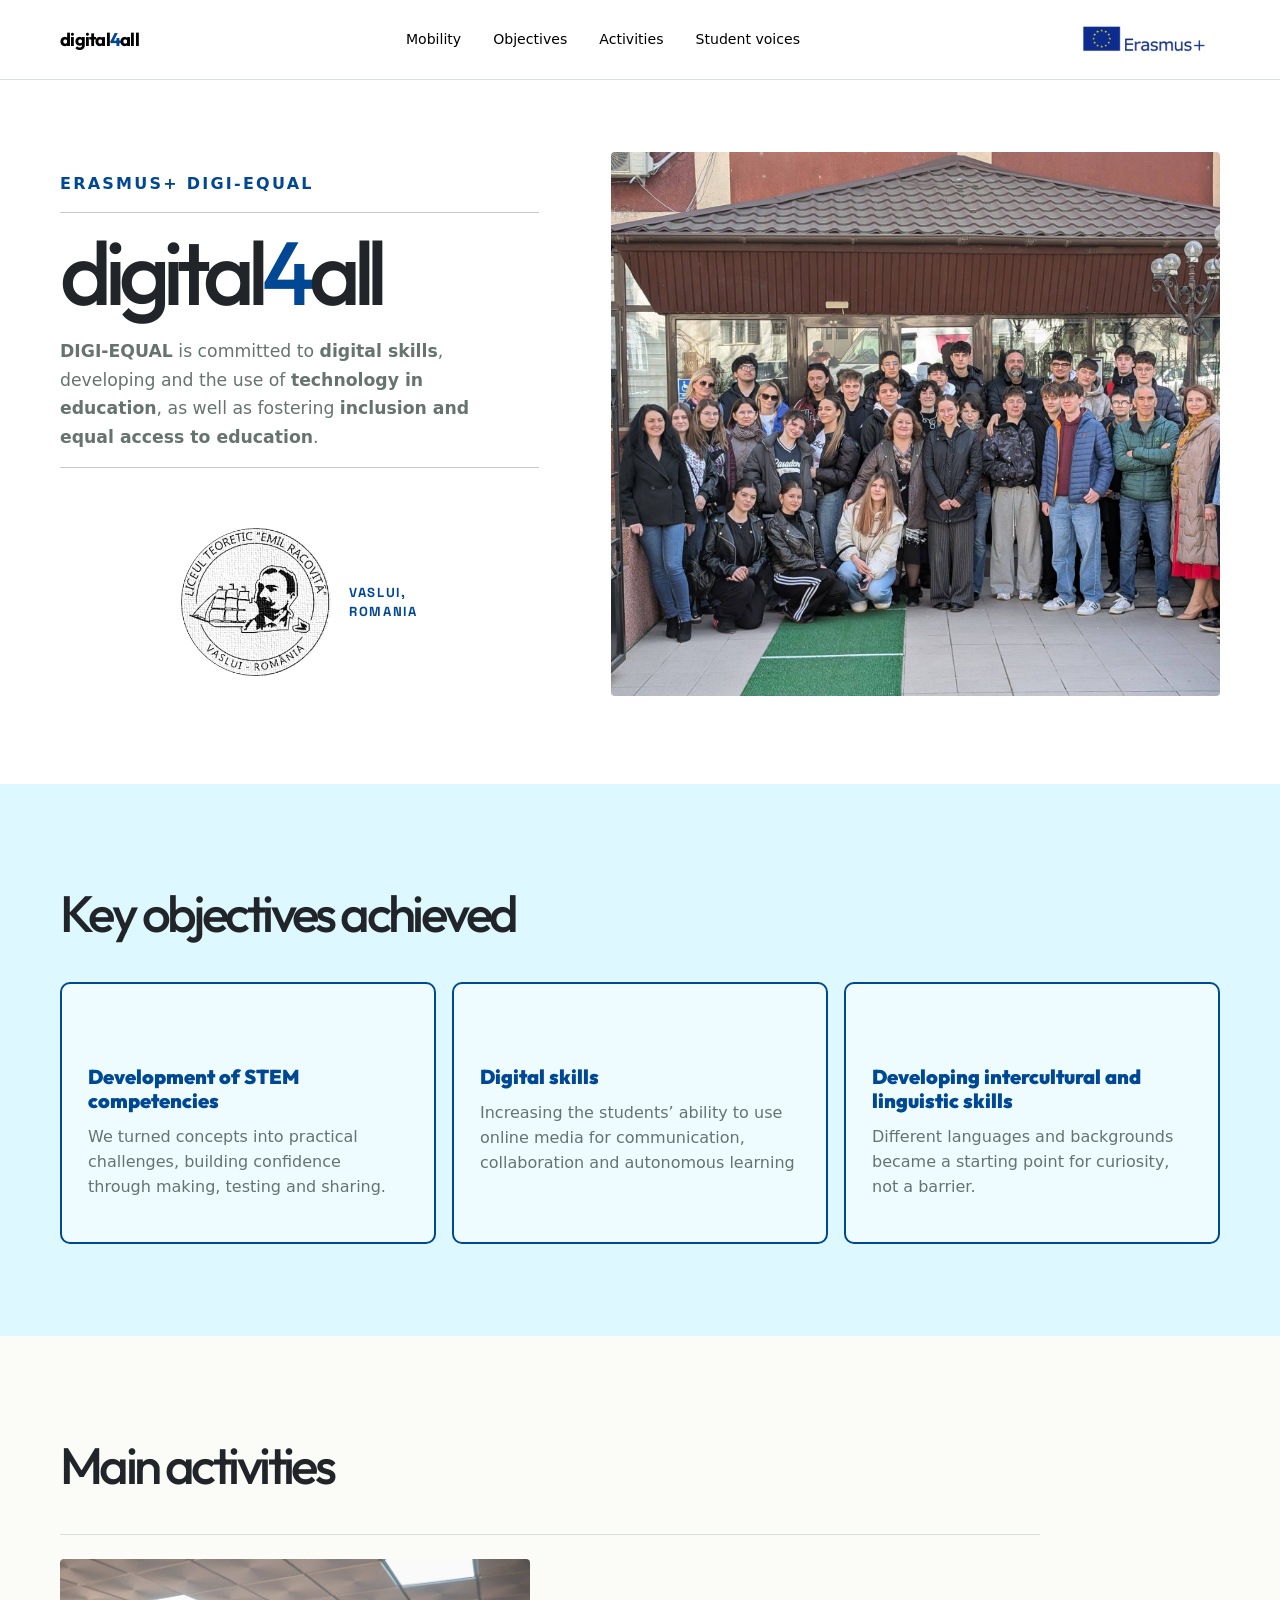
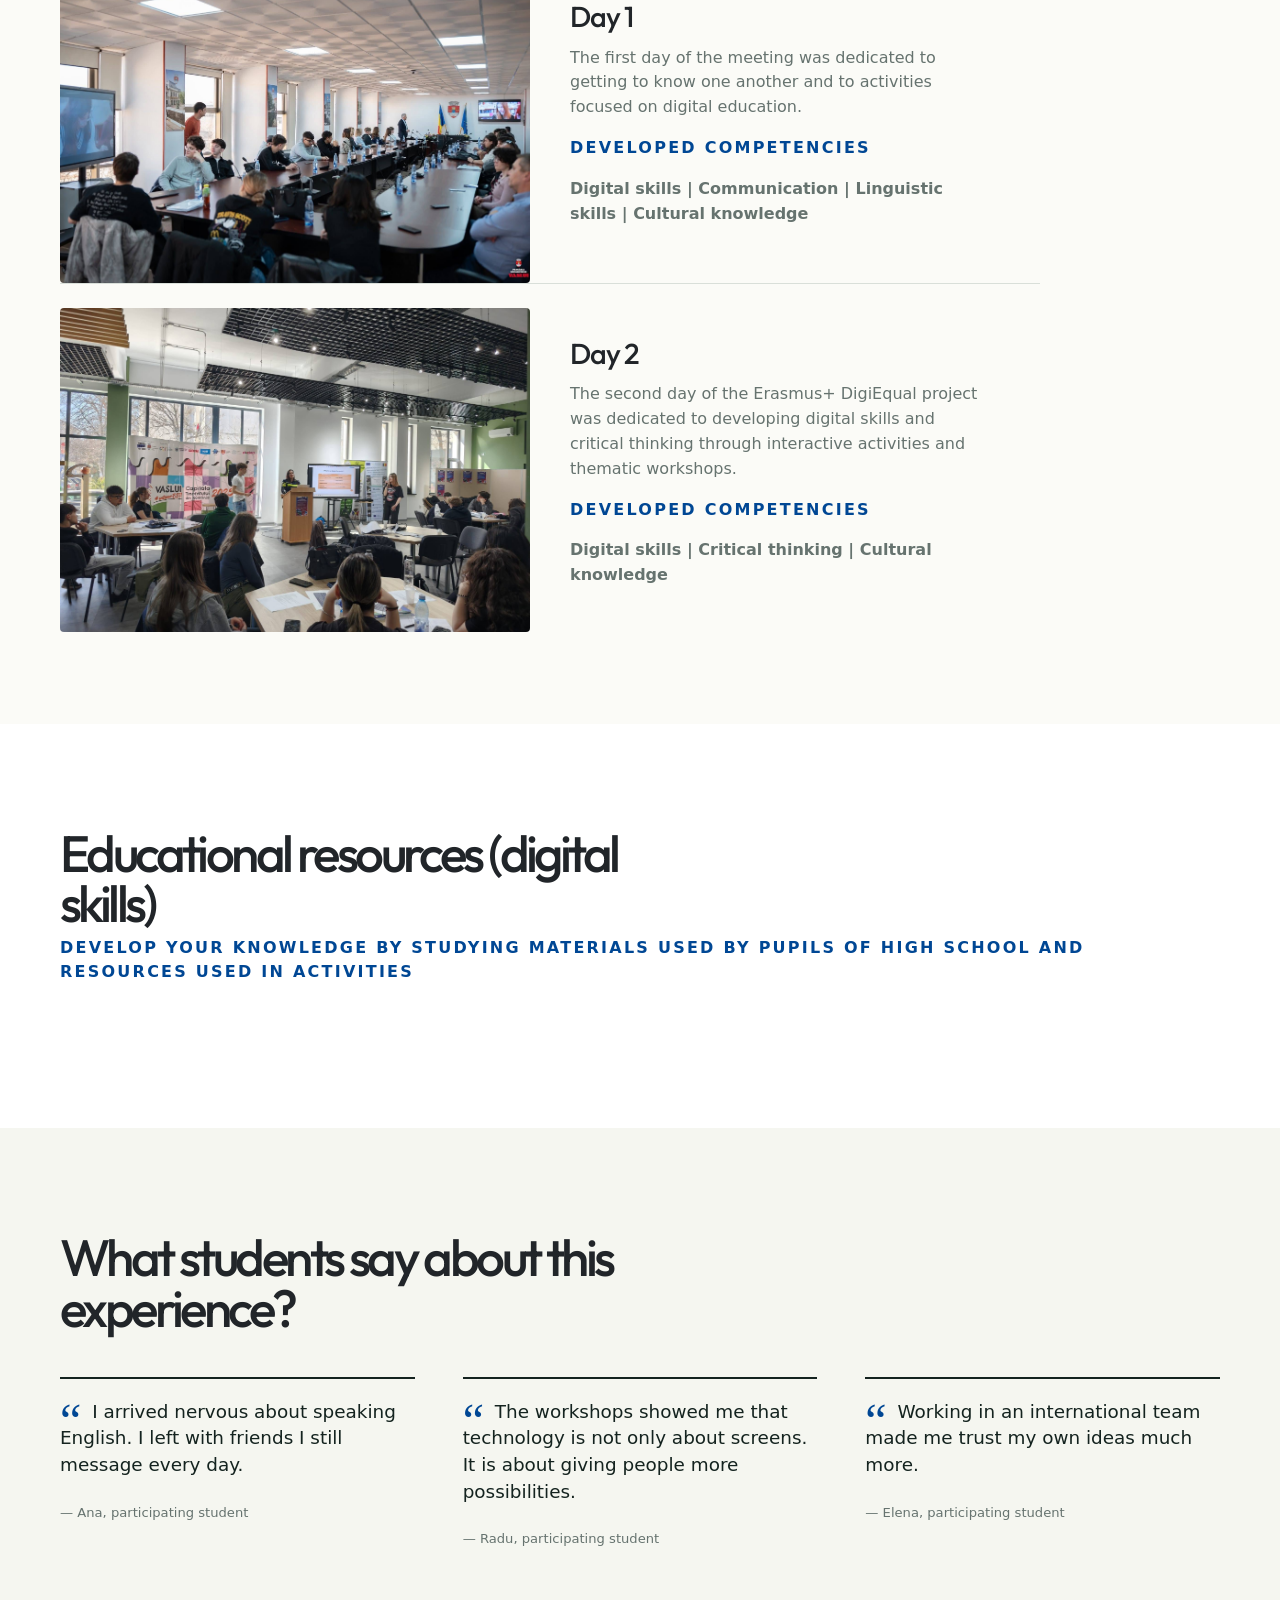
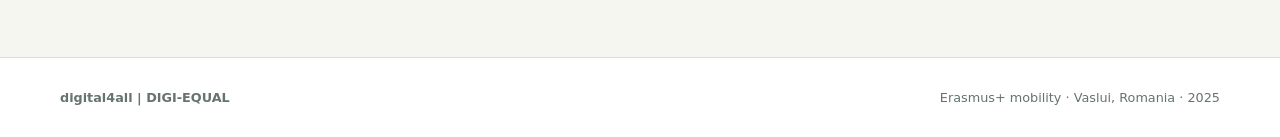
==== index.html @ b6f580e6 "Add files via upload" ====
<!doctype html>
<html lang="en">
  <head>
    <meta charset="UTF-8" />
    <meta name="viewport" content="width=device-width, initial-scale=1.0" />
    <meta
      name="description"
      content="DIGI-EQUAL Erasmus+ mobility in Vaslui, Romania."
    />
    <title>digital4all</title>
    <link rel="preconnect" href="https://fonts.googleapis.com" />
    <link rel="preconnect" href="https://fonts.gstatic.com" crossorigin />
    <link
      href="https://fonts.googleapis.com/css2?family=DM+Sans:wght@400;500;600;700&family=Space+Grotesk:wght@500;600;700&display=swap"
      rel="stylesheet"
    />
    <link rel="preconnect" href="https://fonts.googleapis.com" />
    <link rel="preconnect" href="https://fonts.gstatic.com" crossorigin />
    <link
      href="https://fonts.googleapis.com/css2?family=Archivo:ital,wght@0,100..900;1,100..900&family=Kalnia:wght@100..700&family=Merriweather:ital,opsz,wght@0,18..144,300..900;1,18..144,300..900&family=Outfit:wght@100..900&display=swap"
      rel="stylesheet"
    />
    <link rel="stylesheet" href="assets/css/styles.css" />
    <link
      href="https://cdn.jsdelivr.net/npm/bootstrap@5.3.8/dist/css/bootstrap.min.css"
      rel="stylesheet"
      integrity="sha384-sRIl4kxILFvY47J16cr9ZwB07vP4J8+LH7qKQnuqkuIAvNWLzeN8tE5YBujZqJLB"
      crossorigin="anonymous"
    />
    <script
      src="https://cdn.jsdelivr.net/npm/bootstrap@5.3.8/dist/js/bootstrap.bundle.min.js"
      integrity="sha384-FKyoEForCGlyvwx9Hj09JcYn3nv7wiPVlz7YYwJrWVcXK/BmnVDxM+D2scQbITxI"
      crossorigin="anonymous"
    ></script>
  </head>
  <body>
    <nav class="bg-white">
      <div class="wrap nav-inner">
        <a class="brand text-decoration-none text-black" href="#top"
          >digital<span>4</span>all</a
        >
        <div class="nav-links">
          <a href="#mobility" class="text-decoration-none text-black"
            >Mobility</a
          >
          <a href="#objectives" class="text-decoration-none text-black"
            >Objectives</a
          >
          <a href="#activities" class="text-decoration-none text-black"
            >Activities</a
          >
          <a href="#voices" class="text-decoration-none text-black"
            >Student voices</a
          >
        </div>
        <span class="nav-tag"
          ><img src="assets/images/erasmus.png" class="erasmus-img"
        /></span>
      </div>
    </nav>
    <a class="to-top" href="#top" aria-label="back to top" class="rounded-2"><img src="https://www.svgrepo.com/show/506650/chevron-top.svg" alt=""></a>
    <main id="top">
      <section class="hero" id="mobility">
        <div class="wrap hero-grid">
          <div>
            <p class="eyebrow fw-bold">ERASMUS+ DIGI-EQUAL</p>
            <hr />
            <h1>digital<span style="color: var(--coral)">4</span>all</h1>
            <p class="hero-copy">
              <b>DIGI-EQUAL</b> is committed to <b>digital skills</b>,
              developing and the use of <b>technology in education</b>, as well
              as fostering <b>inclusion and equal access to education</b>.
            </p>
            <hr />
            <div class="hero-meta">
              <img
                src="assets/images/ler.png"
                class="img-info"
                alt="Erasmus learning resources"
              />
              <span style="color: var(--coral)">VASLUI, <br />ROMANIA</span>
            </div>
          </div>
          <div class="hero-photo">
            <img
              src="assets/images/main.jpg"
              alt="Students and teachers gathered outside their host school in Vaslui"
            />
          </div>
        </div>
      </section>
      <section class="outcomes" id="objectives">
        <div class="wrap">
          <div class="section-head">
            <div>
              <h2>Key objectives achieved</h2>
            </div>
          </div>
          <div class="outcome-grid">
            <article class="outcome">
              <span class="outcome-number">01</span>
              <h3>Development of STEM competencies</h3>
              <p>
                We turned concepts into practical challenges, building
                confidence through making, testing and sharing.
              </p>
            </article>
            <article class="outcome">
              <span class="outcome-number">02</span>
              <h3>Digital skills</h3>
              <p>
                Increasing the students’ ability to use online media for
                communication, collaboration and autonomous learning
              </p>
            </article>
            <article class="outcome">
              <span class="outcome-number">03</span>
              <h3>Developing intercultural and linguistic skills</h3>
              <p>
                Different languages and backgrounds became a starting point for
                curiosity, not a barrier.
              </p>
            </article>
          </div>
        </div>
      </section>
      <section class="activities" id="activities">
        <div class="wrap">
          <div class="section-head">
            <div>
              <h2>Main activities</h2>
            </div>
          </div>
          <div class="activity-grid">
            <article class="activity">
              <img
                src="assets/images/day1.jpg"
                alt="Students and teachers taking part in the Erasmus+ mobility"
              />
              <div class="activity-copy">
                <a href="/assets/posts/day-1/post.html" class="text-decoration-none text-dark"><h3>Day 1</h3></a>
                <p>
                  The first day of the meeting was dedicated to getting to know one another and to activities focused on digital education.
                </p>
                <p class="eyebrow fw-bold">Developed competencies</p>
                <p class="fw-bold">Digital skills | Communication | Linguistic skills | Cultural knowledge</p>
              </div>
            </article>
            <article class="activity">
              <img
                src="assets/images/9.jpg"
                alt="Students and teachers taking part in the Erasmus+ mobility"
              />
              <div class="activity-copy">
                <a href="/assets/posts/day-2/post.html" class="text-decoration-none text-dark"><h3>Day 2</h3></a>
                <p>
                  The second day of the Erasmus+ DigiEqual project was dedicated to developing digital skills and critical thinking through interactive activities and thematic workshops.
                </p>
                <p class="eyebrow fw-bold">Developed competencies</p>
                <p class="fw-bold">Digital skills | Critical thinking | Cultural knowledge</p>
              </div>
            </article>
          </div>
        </div>
      </section>
      <section class="resources">
        <div class="wrap">
          <div class="section-head">
            <div>
              
              <h2>Educational resources (digital skills)</h2>
              <p class="section-label">Develop your knowledge by studying materials used by pupils of high school and resources used in activities</p>
            </div>
          </div>
        </div>
      </section>
      <section class="testimonials" id="voices">
        <div class="wrap">
          <div class="section-head">
            <div>
              <p class="section-label d-none">The human outcome</p>
              <h2>What students say about this experience?</h2>
            </div>
          </div>
          <div class="quote-grid">
            <blockquote class="quote">
              <p>
                I arrived nervous about speaking English. I left with friends I
                still message every day.
              </p>
              <cite>— Ana, participating student</cite>
            </blockquote>
            <blockquote class="quote">
              <p>
                The workshops showed me that technology is not only about
                screens. It is about giving people more possibilities.
              </p>
              <cite>— Radu, participating student</cite>
            </blockquote>
            <blockquote class="quote">
              <p>
                Working in an international team made me trust my own ideas much
                more.
              </p>
              <cite>— Elena, participating student</cite>
            </blockquote>
          </div>
        </div>
      </section>
    </main>
    <footer>
      <div class="wrap footer-inner">
        <strong>digital4all | DIGI-EQUAL</strong
        ><span>Erasmus+ mobility · Vaslui, Romania · 2025</span>
      </div>
    </footer>
  </body>
</html>
---- assets/css/styles.css ----
:root {
  --ink: #14231f;
  --muted: #66736f;
  --paper: #f5f6f0;
  --cream: #fbfbf7;
  --mint: #ddf9ff;
  --coral: #004794;
  --yellow: #f5c85b;
  --line: #d9dfd9;
}

* {
  box-sizing: border-box;
}
html {
  scroll-behavior: smooth;
}
html {
	scroll-behavior: smooth;
	container-type: scroll-state;
  container-name: scroller;
}

body {
  margin: 0;
  color: var(--ink);
  background: var(--paper);
  font-family: "DM Sans", sans-serif;
}
h1,
h2,
h3,
p {
  margin: 0;
}
h1,
h2,
h3,
.brand {
  font-family: "Outfit", sans-serif;
  font-weight: 600;
}
a {
  color: inherit;
  text-decoration: none;
}
.wrap {
  width: min(1160px, calc(100% - 48px));
  margin: 0 auto;
}

nav {
  height: 80px;
  display: flex;
  align-items: center;
  border-bottom: 1px solid var(--line);
  background: var(--cream);
}
.nav-inner {
  display: flex;
  align-items: center;
  justify-content: space-between;
}
.brand {
  font-size: 1.15rem;
  font-weight: 700;
  letter-spacing: -0.04em;
}
.brand span {
  color: var(--coral);
}
.nav-links {
  display: flex;
  gap: 32px;
  color: var(--muted);
  font-size: 0.88rem;
}
.nav-links a:hover {
  color: var(--ink);
}
.nav-tag {
  padding: 9px 14px;
  border-radius: 999px;
  font-size: 0.78rem;
  font-weight: 700;
}

.hero {
  padding: 72px 0 88px;
}
.hero-grid {
  display: grid;
  grid-template-columns: 0.88fr 1.12fr;
  gap: 72px;
  align-items: center;
}
.eyebrow,
.section-label {
  color: var(--coral) !important;
  text-transform: uppercase;
  letter-spacing: 0.14em;
  font-size: 1rem;
  font-weight: 700;
}
.hero h1 {
  max-width: 570px;
  margin: 18px 0 24px;
  font-size: clamp(3.5rem, 7vw, 6.8rem);
  line-height: 0.92;
  letter-spacing: -0.08em;
}
.hero h1 em {
  color: var(--coral);
  font-style: normal;
}
.hero-copy {
  max-width: 430px;
  color: var(--muted);
  font-size: 1.08rem;
  line-height: 1.65;
}
.hero-meta {
  display: flex;
  align-items: center;
  justify-content: center;
  gap: 18px;
  margin-top: 38px;
  padding-top: 22px;
}
.hero-meta span {
  color: var(--ink);
  font-family: "Space Grotesk", sans-serif;
  font-size: 0.82rem;
  font-weight: 700;
  letter-spacing: 0.12em;
}
.hero-meta strong {
  display: block;
  font-family: "Space Grotesk", sans-serif;
  font-size: 1.35rem;
}
.hero-meta small {
  color: var(--muted);
  font-size: 0.76rem;
}
.hero-photo {
  position: relative;
}
.hero-photo img {
  display: block;
  width: 100%;
  aspect-ratio: 1.12 / 1;
  object-fit: cover;
  object-position: center;
  border-radius: 4px;
}
.erasmus-img {
  width: 125px;
}

section {
  padding: 92px 0;
}
.section-head {
  display: flex;
  justify-content: space-between;
  align-items: end;
  gap: 24px;
  margin-bottom: 36px;
}
.section-head h2 {
  max-width: 600px;
  margin-top: 12px;
  font-size: clamp(2.3rem, 4vw, 4rem);
  line-height: 0.98;
  letter-spacing: -0.07em;
}
.section-intro {
  max-width: 330px;
  color: var(--muted);
  line-height: 1.6;
}
.outcomes {
  background: var(--mint);
}
.outcome-grid {
  display: grid;
  grid-template-columns: repeat(3, 1fr);
  gap: 16px;
}
.outcome {
  min-height: 200px;
  padding: 26px;
  border: 2px solid var(--coral);
  background: rgba(255, 255, 255, 0.5);
  border-radius: 10px;
}
.outcome-number {
  display: none;
  color: var(--coral);
  font-family: "Space Grotesk", sans-serif;
  font-size: 2.8rem;
  line-height: 1;
}
.outcome h3 {
  color: var(--coral);
  font-weight: 900;
  margin: 55px 0 12px;
  font-size: 1.25rem;
}
.outcome p,
.activity p,
.quote p {
  color: var(--muted);
  line-height: 1.55;
}

.activities {
  background: var(--cream);
}
.activity-grid {
  max-width: 980px;
}
.activity {
  display: grid;
  grid-template-columns: minmax(0, 1fr) minmax(0, 1fr);
  gap: 40px;
  align-items: center;
  border-top: 1px solid var(--line);
  padding-top: 24px;
}
.activity img {
  display: block;
  width: 100%;
  aspect-ratio: 1.45 / 1;
  object-fit: cover;
  border-radius: 4px;
}
.activity h3 {
  margin-bottom: 12px;
  font-size: 1.8rem;
  letter-spacing: -0.04em;
}
.activity-copy {
  max-width: 420px;
}

.testimonials {
  background: var(--paper);
}
.quote-grid {
  display: grid;
  grid-template-columns: repeat(3, 1fr);
  gap: 48px;
}
.quote {
  padding-top: 20px;
  border-top: 2px solid var(--ink);
}
.quote p {
  color: var(--ink);
  font-size: 1.15rem;
  line-height: 1.45;
}
.quote p::before {
  content: "“";
  color: var(--coral);
  font-family: Georgia, serif;
  font-size: 3rem;
  line-height: 0;
  vertical-align: -0.4em;
  margin-right: 5px;
}
.quote cite {
  display: block;
  margin-top: 24px;
  color: var(--muted);
  font-size: 0.82rem;
  font-style: normal;
}
footer {
  padding: 30px 0;
  border-top: 1px solid var(--line);
  color: var(--muted);
  font-size: 0.8rem;
}
.footer-inner {
  display: flex;
  justify-content: space-between;
  gap: 20px;
}

@media (max-width: 760px) {
  .wrap {
    width: min(100% - 32px, 560px);
  }
  nav {
    height: 68px;
  }
  .nav-links {
    display: none;
  }
  .hero {
    padding: 52px 0 70px;
  }
  .hero-grid,
  .outcome-grid,
  .quote-grid {
    grid-template-columns: 1fr;
    gap: 28px;
  }
  .hero h1 {
    font-size: clamp(3.4rem, 18vw, 5.5rem);
  }
  .hero-photo img {
    aspect-ratio: 1 / 1;
  }
  .hero-meta {
    gap: 10px;
  }
  .hero-meta span {
    font-size: 0.7rem;
    white-space: nowrap;
  }
  .img-info {
    width: 120px;
  }
  .photo-note {
    right: 8px;
  }
  section {
    padding: 70px 0;
  }
  .section-head {
    display: block;
  }
  .section-intro {
    margin-top: 18px;
  }
  .activity {
    grid-template-columns: 1fr;
    gap: 20px;
  }
  .footer-inner {
    display: block;
  }
  .footer-inner span {
    display: block;
    margin-top: 8px;
  }
}

.img-info {
  width: 150px;
}

.day-post-header {
  padding: 68px 0 76px;
  background: var(--mint);
}
.day-post-narrow {
  max-width: 780px;
}
.day-post-back {
  display: inline-block;
  margin-bottom: 44px;
  color: var(--muted);
  font-size: 0.9rem;
}
.day-post-back:hover {
  color: var(--ink);
}
.day-post-kicker,
.day-learning-kicker {
  color: var(--coral);
  font-size: 0.82rem;
  font-weight: 700;
  letter-spacing: 0.12em;
}
.day-post-kicker span {
  padding: 0 6px;
}
.day-post-header h1 {
  max-width: 720px;
  margin: 18px 0;
  font-size: clamp(3rem, 8vw, 5.5rem);
  line-height: 0.98;
}
.day-post-deck {
  max-width: 620px;
  color: var(--muted);
  font-size: 1.15rem;
  line-height: 1.6;
}
.day-story {
  padding: 72px 0;
}
.day-story h2,
.day-section-heading h2,
.day-learning h2 {
  font-size: 2rem;
}
.day-story-copy {
  margin-top: 24px;
  color: var(--muted);
  font-size: 1.08rem;
  line-height: 1.8;
}
.day-story-copy p + p {
  margin-top: 18px;
}
.day-photos {
  padding: 72px 0;
  background: var(--cream);
}
.day-section-heading {
  margin-bottom: 28px;
}
.day-section-heading h2 {
  margin-top: 10px;
}
.day-photo {
  max-width: 980px;
  margin: 0 auto;
}
.day-photo img {
  display: block;
  width: 100%;
  max-height: 620px;
  aspect-ratio: 16 / 9;
  object-fit: cover;
  border-radius: 4px;
}
.day-photo figcaption {
  margin-top: 10px;
  color: var(--muted);
  font-size: 0.86rem;
}
.day-learning {
  padding: 72px 0;
  color: white;
  background: var(--ink);
}
.day-learning-inner {
  display: grid;
  grid-template-columns: 0.9fr 1.1fr;
  gap: 64px;
  align-items: start;
}
.day-learning-kicker {
  color: var(--yellow);
}
.day-learning h2 {
  margin: 14px 0 18px;
  font-size: 2.5rem;
}
.day-learning-intro > p:last-child,
.day-learning-detail p {
  color: rgba(255, 255, 255, 0.75);
  line-height: 1.65;
}
.day-learning-detail {
  padding-left: 28px;
  border-left: 1px solid rgba(255, 255, 255, 0.28);
}
.day-learning-detail h3 {
  margin-bottom: 10px;
  font-size: 1.25rem;
}
.day-learning-detail p + h3 {
  margin-top: 28px;
}
.day-learning-detail ul {
  display: grid;
  gap: 8px;
  margin: 0;
  padding-left: 20px;
  color: rgba(255, 255, 255, 0.75);
}

@media (max-width: 760px) {
  .day-post-header,
  .day-story,
  .day-photos,
  .day-learning {
    padding: 54px 0;
  }
  .day-post-back {
    margin-bottom: 34px;
  }
  .day-learning-inner {
    grid-template-columns: 1fr;
    gap: 32px;
  }
  .day-learning-detail {
    padding: 24px 0 0;
    border-top: 1px solid rgba(255, 255, 255, 0.28);
    border-left: 0;
  }
}

.masonry-grid {
  column-count: 1;
  column-gap: 1rem;
}

@media (min-width: 576px) {
  .masonry-grid {
    column-count: 2;
  }
}
@media (min-width: 768px) {
  .masonry-grid {
    column-count: 3;
  }
}
@media (min-width: 992px) {
  .masonry-grid {
    column-count: 4;
  }
}

.masonry-item {
  display: inline-block;
  width: 100%;
  margin-bottom: 1rem;
}

.nav-btn {
  position: absolute;
  top: 50%;
  transform: translateY(-50%);
  background-color: rgba(0, 0, 0, 0.5);
  color: white;
  font-size: 2.5rem;
  border: none;
  padding: 0 15px;
  line-height: 1;
  z-index: 10;
  border-radius: 0 5px 5px 0;
  transition: background 0.3s;
}
.nav-btn:hover {
  background-color: rgba(0, 0, 0, 0.8);
  color: white;
}
#btnNext {
  border-radius: 5px 0 0 5px;
}

#imgModal {
  max-height: 80vh;
  width: auto;
  object-fit: contain;
}

.to-top {
	position: fixed;
	bottom: 20px;
	right: 20px;
	translate: 80px 0;
  transition: all 0.4s ease, border-color 0.4s ease;
}

@container scroller scroll-state(scrollable: top) {
  .to-top {
    translate: 0 0;
  }
}

.to-top {
	display: flex;
	justify-content: center;
	align-items: center;
	height: 50px;
	width: 50px;
	color:#004794;
	background: white;
	border: 4px solid black;
	cursor: pointer;
}

.to-top img {
	width: 30px;
}

.to-top:hover {
	border-color: var(--coral);
}
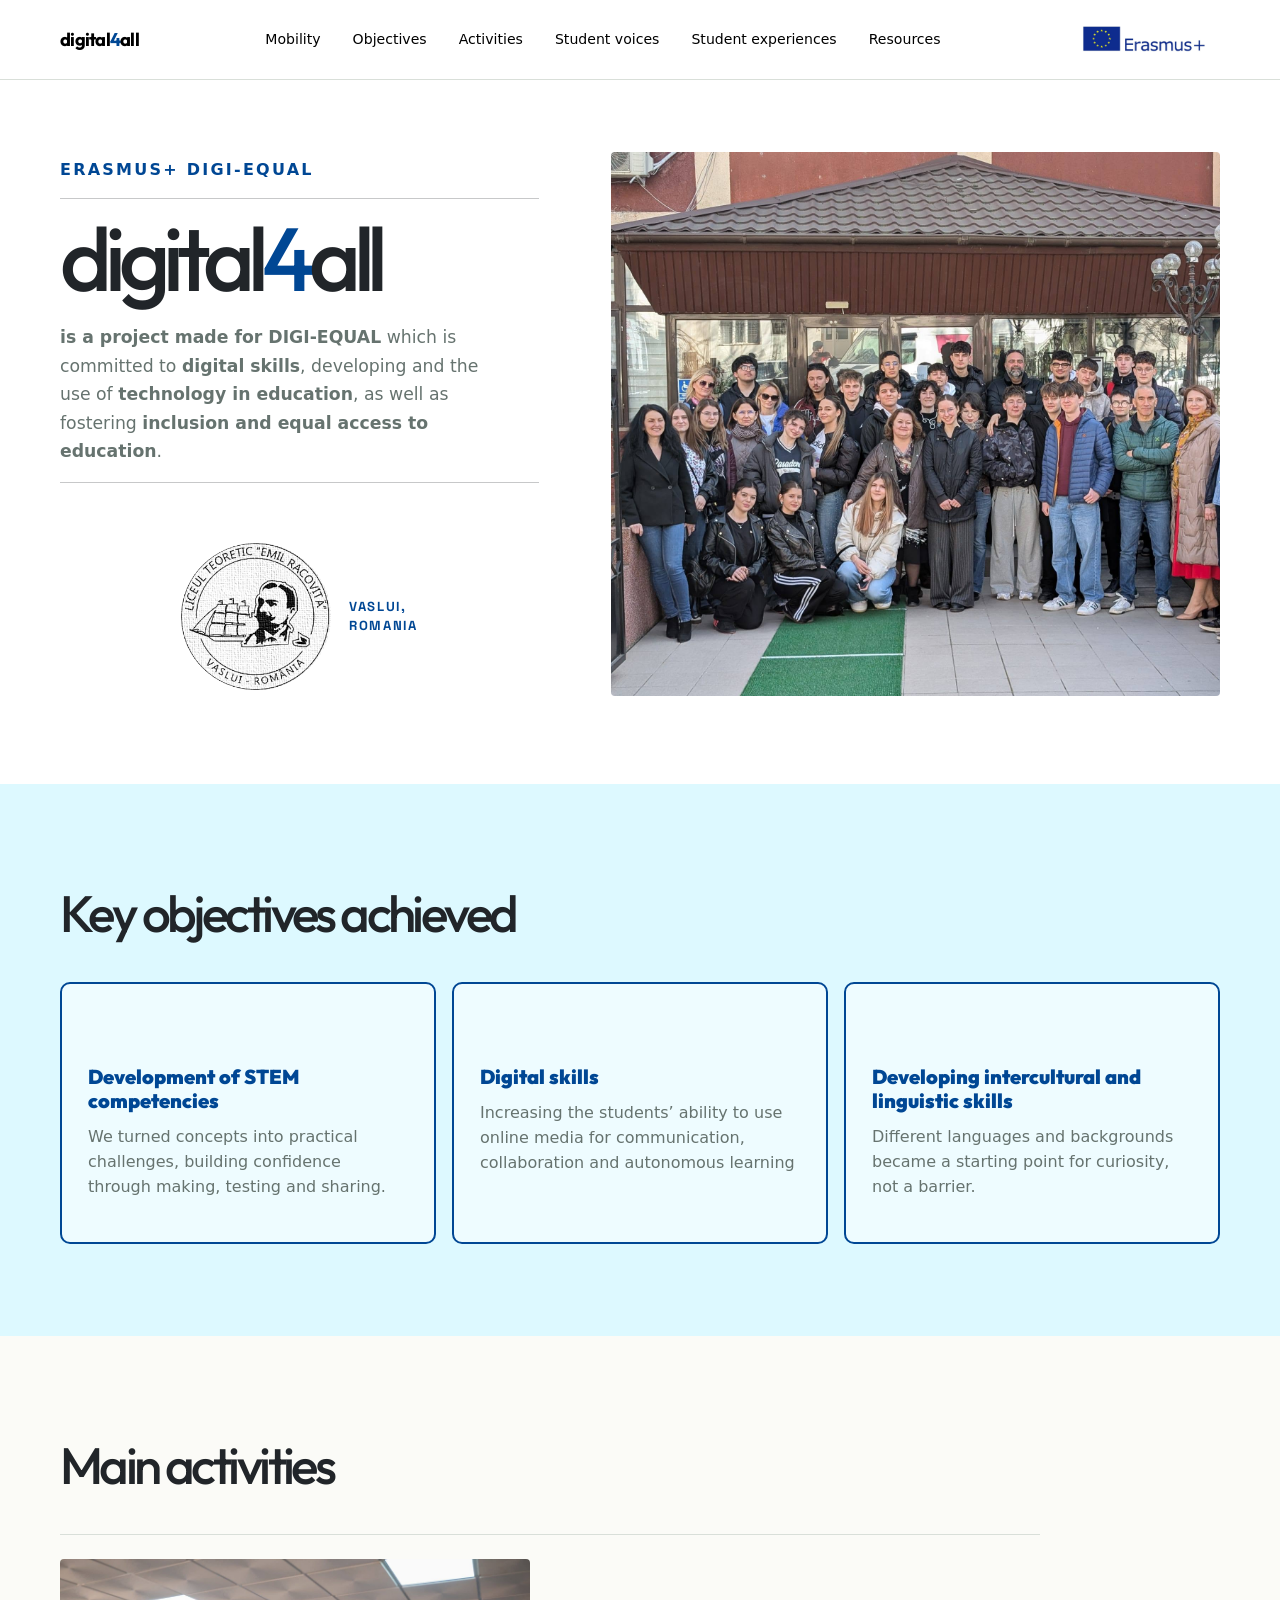
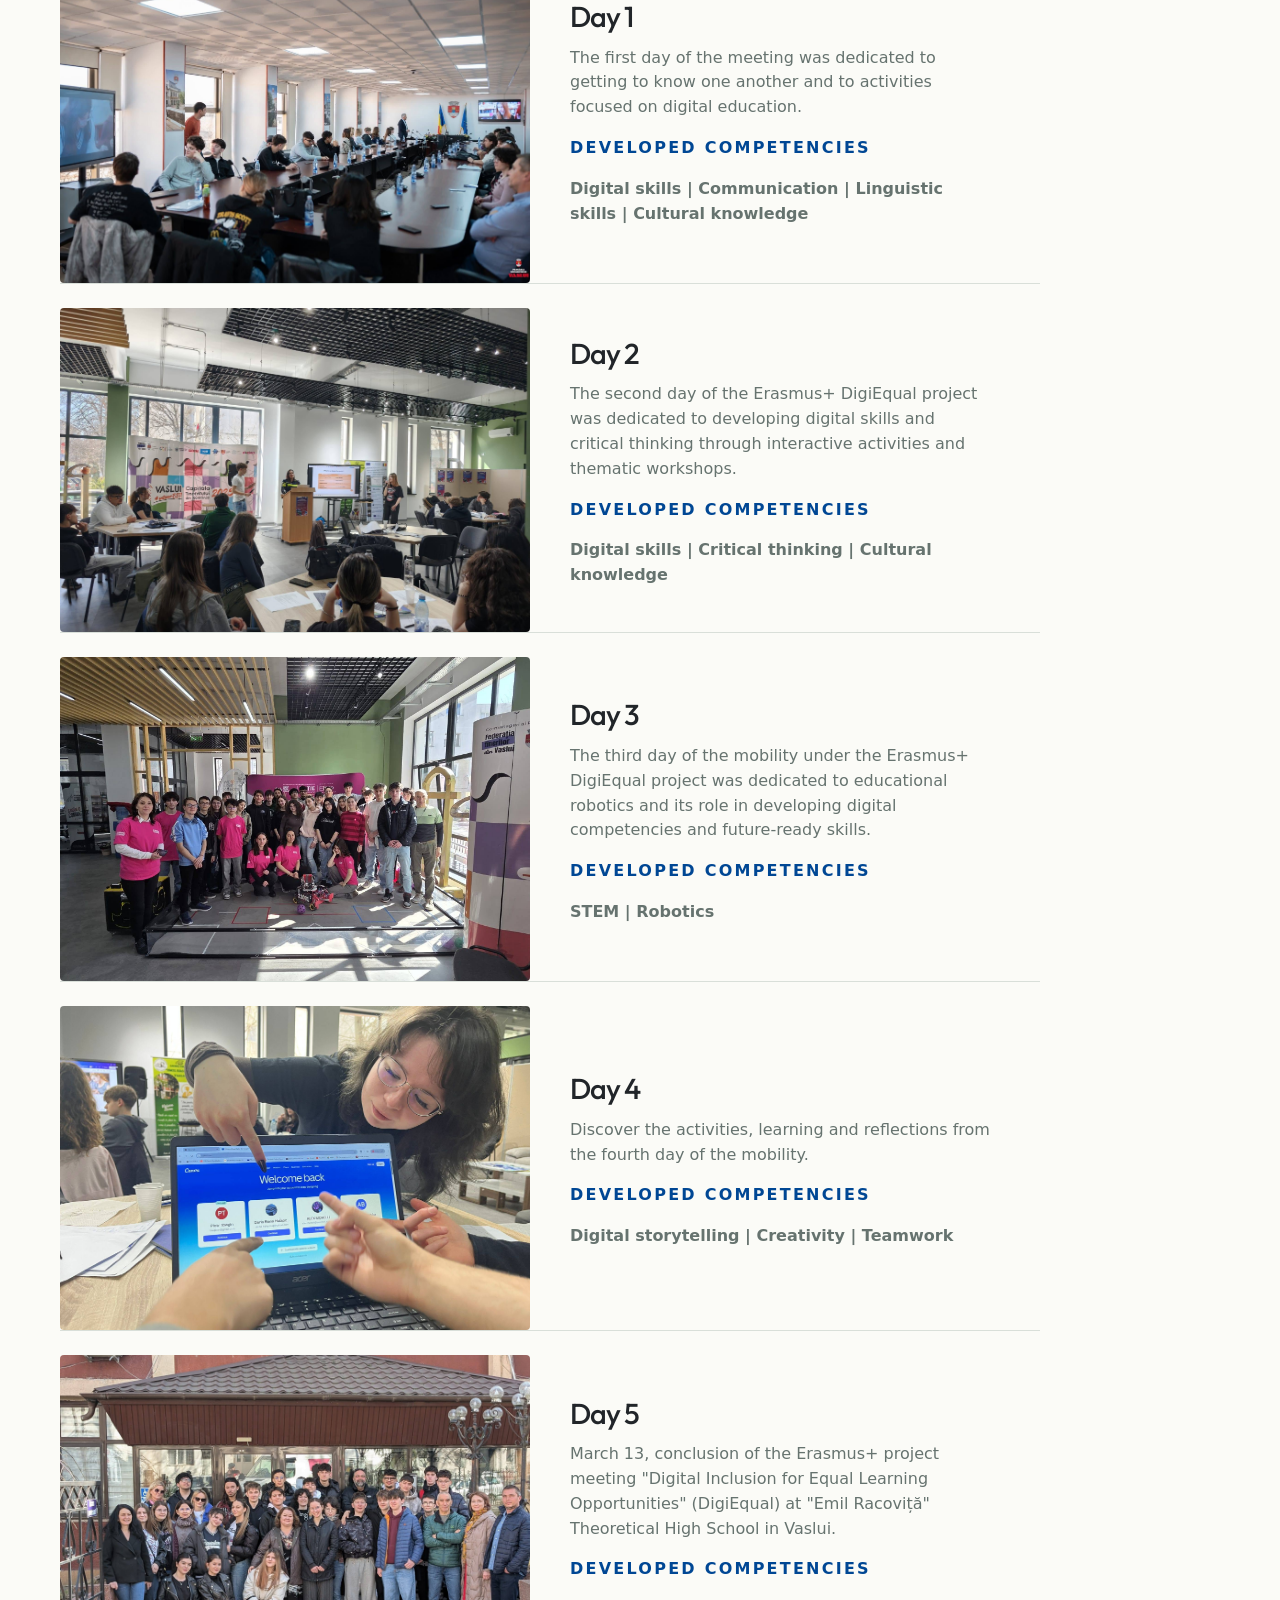
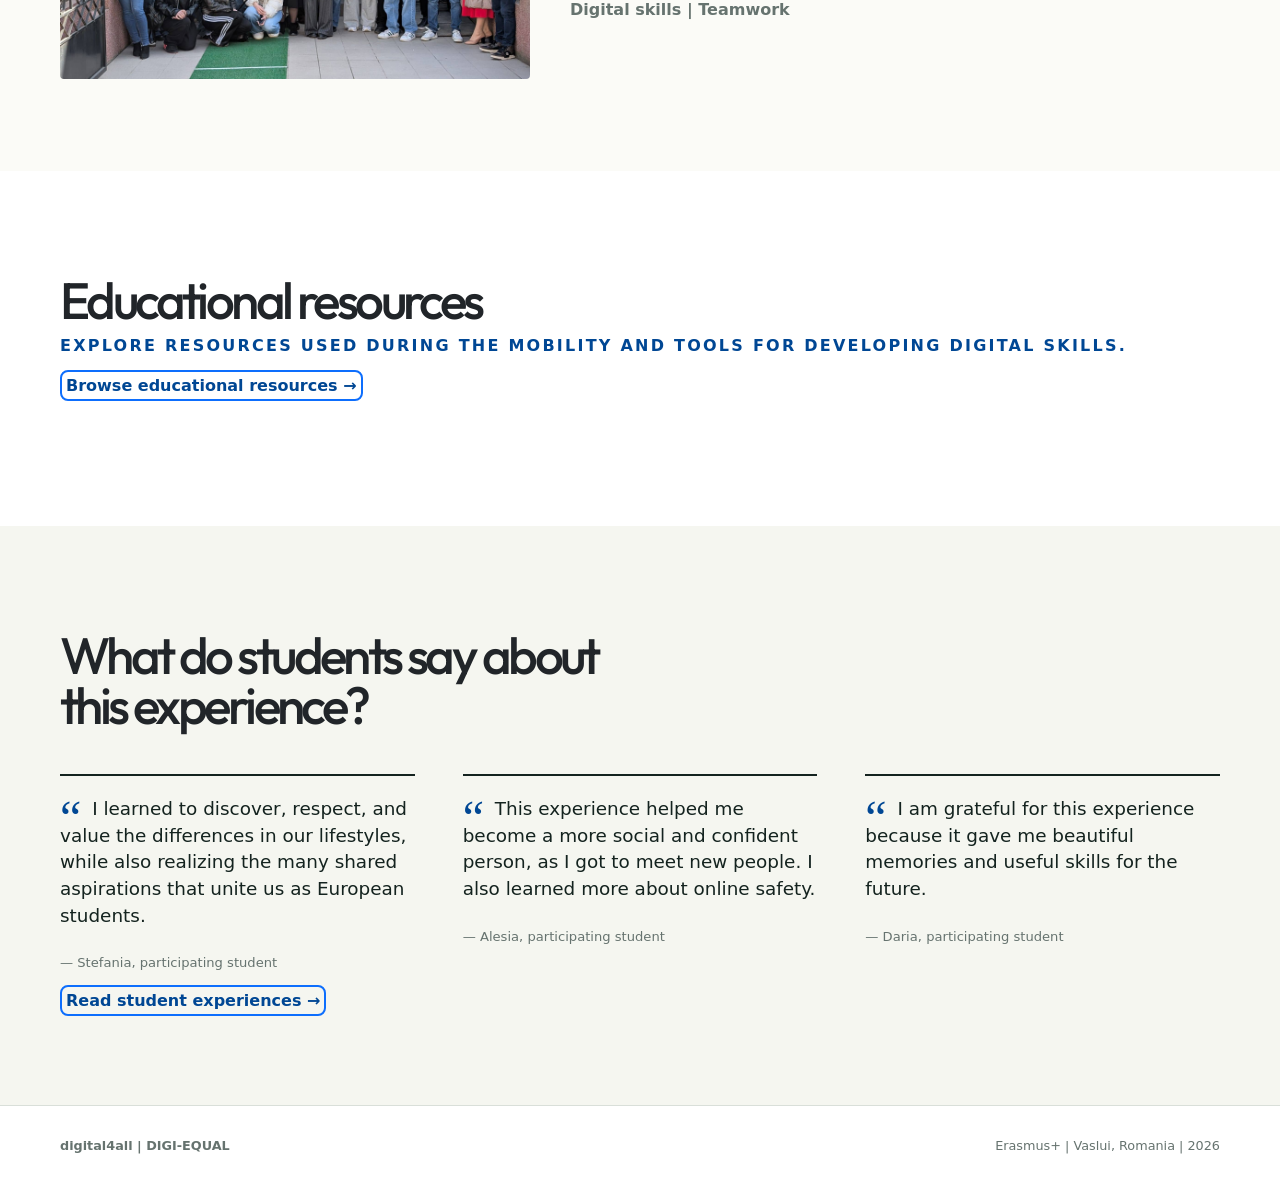
==== commit 5f2417be: "Add files via upload" ====
--- a/index.html
+++ b/index.html
@@ -52,6 +52,16 @@
           <a href="#voices" class="text-decoration-none text-black"
             >Student voices</a
           >
+          <a
+            href="./student-experiences.html"
+            class="text-decoration-none text-black"
+            >Student experiences</a
+          >
+          <a
+            href="./educational-resources.html"
+            class="text-decoration-none text-black"
+            >Resources</a
+          >
         </div>
         <span class="nav-tag"
           ><img src="assets/images/erasmus.png" class="erasmus-img"
@@ -67,14 +77,14 @@
             <hr />
             <h1>digital<span style="color: var(--coral)">4</span>all</h1>
             <p class="hero-copy">
-              <b>DIGI-EQUAL</b> is committed to <b>digital skills</b>,
+              <b>is a project made for DIGI-EQUAL</b> which is committed to <b>digital skills</b>,
               developing and the use of <b>technology in education</b>, as well
               as fostering <b>inclusion and equal access to education</b>.
             </p>
             <hr />
             <div class="hero-meta">
               <img
-                src="assets/images/ler.png"
+                src="./assets/images/ler.png"
                 class="img-info"
                 alt="Erasmus learning resources"
               />
@@ -83,7 +93,7 @@
           </div>
           <div class="hero-photo">
             <img
-              src="assets/images/main.jpg"
+              src="./assets/images/main.jpg"
               alt="Students and teachers gathered outside their host school in Vaslui"
             />
           </div>
@@ -134,11 +144,11 @@
           <div class="activity-grid">
             <article class="activity">
               <img
-                src="assets/images/day1.jpg"
-                alt="Students and teachers taking part in the Erasmus+ mobility"
-              />
-              <div class="activity-copy">
-                <a href="/assets/posts/day-1/post.html" class="text-decoration-none text-dark"><h3>Day 1</h3></a>
+                src="./assets/images/day1.jpg"
+                alt="Students and teachers taking part in the Erasmus+ mobility"
+              />
+              <div class="activity-copy">
+                <a href="./assets/posts/day-1/post.html" class="text-decoration-none text-dark"><h3>Day 1</h3></a>
                 <p>
                   The first day of the meeting was dedicated to getting to know one another and to activities focused on digital education.
                 </p>
@@ -148,11 +158,11 @@
             </article>
             <article class="activity">
               <img
-                src="assets/images/9.jpg"
-                alt="Students and teachers taking part in the Erasmus+ mobility"
-              />
-              <div class="activity-copy">
-                <a href="/assets/posts/day-2/post.html" class="text-decoration-none text-dark"><h3>Day 2</h3></a>
+                src="./assets/images/9.jpg"
+                alt="Students and teachers taking part in the Erasmus+ mobility"
+              />
+              <div class="activity-copy">
+                <a href="./assets/posts/day-2/post.html" class="text-decoration-none text-dark"><h3>Day 2</h3></a>
                 <p>
                   The second day of the Erasmus+ DigiEqual project was dedicated to developing digital skills and critical thinking through interactive activities and thematic workshops.
                 </p>
@@ -160,16 +170,61 @@
                 <p class="fw-bold">Digital skills | Critical thinking | Cultural knowledge</p>
               </div>
             </article>
-          </div>
-        </div>
-      </section>
-      <section class="resources">
-        <div class="wrap">
-          <div class="section-head">
-            <div>
-              
-              <h2>Educational resources (digital skills)</h2>
-              <p class="section-label">Develop your knowledge by studying materials used by pupils of high school and resources used in activities</p>
+            <article class="activity">
+              <img
+                src="./assets/images/day3.jpg"
+                alt="Students and teachers taking part in the Erasmus+ mobility"
+              />
+              <div class="activity-copy">
+                <a href="./assets/posts/day-3/post.html" class="text-decoration-none text-dark"><h3>Day 3</h3></a>
+                <p>
+                  The third day of the mobility under the Erasmus+ DigiEqual project was dedicated to educational robotics and its role in developing digital competencies and future-ready skills.
+                </p>
+                <p class="eyebrow fw-bold">Developed competencies</p>
+                <p class="fw-bold">STEM | Robotics</p>
+              </div>
+            </article>
+            <article class="activity">
+              <img
+                src="./assets/images/day4.jpg"
+                alt="Students and teachers taking part in the Erasmus+ mobility"
+              />
+              <div class="activity-copy">
+                <a href="./assets/posts/day-4/post.html" class="text-decoration-none text-dark"><h3>Day 4</h3></a>
+                
+                <p>
+                  Discover the activities, learning and reflections from the
+                  fourth day of the mobility.
+                </p>
+                <p class="eyebrow fw-bold">Developed competencies</p>
+                <p class="fw-bold">Digital storytelling | Creativity | Teamwork</p>
+              </div>
+            </article>
+            <article class="activity">
+              <img
+                src="./assets/images/main.jpg"
+                alt="Students and teachers taking part in the Erasmus+ mobility"
+              />
+              <div class="activity-copy">
+                <a href="./assets/posts/day-5/post.html" class="text-decoration-none text-dark"><h3>Day 5</h3></a>
+                
+                <p>
+                  March 13, conclusion of the Erasmus+ project meeting "Digital Inclusion for Equal Learning Opportunities" (DigiEqual) at "Emil Racoviță" Theoretical High School in Vaslui.
+                </p>
+                <p class="eyebrow fw-bold">Developed competencies</p>
+                <p class="fw-bold">Digital skills | Teamwork</p>
+              </div>
+            </article>
+          </div>
+        </div>
+      </section>
+      <section class="resources" id="resources">
+        <div class="wrap">
+          <div class="section-head">
+            <div>
+              <h2>Educational resources </h2>
+              <p class="section-label">Explore resources used during the mobility and tools for developing digital skills.</p>
+              <a href="./educational-resources.html" class="fw-bold text-decoration-none p-1 border border-primary rounded-3 border-2" style="color: var(--coral)">Browse educational resources <span aria-hidden="true">&rarr;</span></a>
             </div>
           </div>
         </div>
@@ -179,40 +234,39 @@
           <div class="section-head">
             <div>
               <p class="section-label d-none">The human outcome</p>
-              <h2>What students say about this experience?</h2>
+              <h2>What do students say about this experience?</h2>
             </div>
           </div>
           <div class="quote-grid">
             <blockquote class="quote">
               <p>
-                I arrived nervous about speaking English. I left with friends I
-                still message every day.
-              </p>
-              <cite>— Ana, participating student</cite>
+                I learned to discover, respect, and value the differences in our lifestyles, while also realizing the many shared aspirations that unite us as European students.
+              </p>
+              <cite>— Stefania, participating student</cite>
             </blockquote>
             <blockquote class="quote">
               <p>
-                The workshops showed me that technology is not only about
-                screens. It is about giving people more possibilities.
-              </p>
-              <cite>— Radu, participating student</cite>
+                This experience helped me become a more social and confident person, as I got to meet new people. I also learned more about online safety.
+              </p>
+              <cite>— Alesia, participating student</cite>
             </blockquote>
             <blockquote class="quote">
               <p>
-                Working in an international team made me trust my own ideas much
-                more.
-              </p>
-              <cite>— Elena, participating student</cite>
+                I am grateful for this experience because it gave me beautiful memories and useful skills for the future.
+              </p>
+              <cite>— Daria, participating student</cite>
             </blockquote>
           </div>
+          <a class="fw-bold text-decoration-none p-1 border border-primary rounded-3 border-2" style="color: var(--coral)" href="./student-experiences.html">Read student experiences <span aria-hidden="true">&rarr;</span></a>
         </div>
       </section>
     </main>
     <footer>
       <div class="wrap footer-inner">
         <strong>digital4all | DIGI-EQUAL</strong
-        ><span>Erasmus+ mobility · Vaslui, Romania · 2025</span>
+        ><span>Erasmus+ | Vaslui, Romania | 2026</span>
       </div>
     </footer>
+    <script src="https://cdn.jsdelivr.net/npm/sienna-accessibility/dist/sienna-accessibility.umd.js" async></script>
   </body>
 </html>
--- a/assets/css/styles.css
+++ b/assets/css/styles.css
@@ -236,6 +236,19 @@
   object-fit: cover;
   border-radius: 4px;
 }
+.activity-placeholder {
+  display: grid;
+  min-height: 220px;
+  place-items: center;
+  border: 1px solid var(--line);
+  border-radius: 4px;
+  color: var(--coral);
+  background: var(--mint);
+  font-family: "Space Grotesk", sans-serif;
+  font-size: 1.3rem;
+  font-weight: 700;
+  letter-spacing: 0.14em;
+}
 .activity h3 {
   margin-bottom: 12px;
   font-size: 1.8rem;
@@ -252,6 +265,10 @@
   display: grid;
   grid-template-columns: repeat(3, 1fr);
   gap: 48px;
+}
+.student-quote-grid {
+  grid-template-columns: repeat(2, minmax(0, 1fr));
+  gap: 32px;
 }
 .quote {
   padding-top: 20px;
@@ -278,6 +295,68 @@
   font-size: 0.82rem;
   font-style: normal;
 }
+.resource-link {
+  display: inline-flex;
+  align-items: center;
+  gap: 10px;
+  margin-top: 24px;
+  color: var(--coral);
+  font-weight: 700;
+}
+.resource-link:hover {
+  text-decoration: underline;
+}
+.resource-grid {
+  display: grid;
+  grid-template-columns: repeat(2, minmax(0, 1fr));
+  gap: 20px;
+}
+.resource-card {
+  padding: 26px;
+  border: 1px solid var(--line);
+  border-radius: 8px;
+  background: white;
+}
+.resource-card h3 {
+  margin-bottom: 12px;
+  font-size: 1.35rem;
+}
+.resource-card p {
+  color: var(--muted);
+  line-height: 1.6;
+}
+.resource-card a {
+  display: inline-block;
+  margin-top: 18px;
+  color: var(--coral);
+  font-weight: 700;
+}
+.experience-note {
+  margin-bottom: 32px;
+  padding: 18px 22px;
+  border-left: 4px solid var(--coral);
+  background: var(--mint);
+  color: var(--ink);
+  line-height: 1.6;
+}
+.quote-placeholder {
+  padding: 24px;
+  border: 1px dashed var(--muted);
+  border-radius: 4px;
+  background: var(--cream);
+}
+.quote-placeholder p {
+  color: var(--muted);
+  font-style: italic;
+}
+.quote-placeholder cite {
+  display: block;
+  margin-top: 18px;
+  color: var(--ink);
+  font-size: 0.9rem;
+  font-style: normal;
+  font-weight: 700;
+}
 footer {
   padding: 30px 0;
   border-top: 1px solid var(--line);
@@ -305,7 +384,8 @@
   }
   .hero-grid,
   .outcome-grid,
-  .quote-grid {
+  .quote-grid,
+  .resource-grid {
     grid-template-columns: 1fr;
     gap: 28px;
   }
